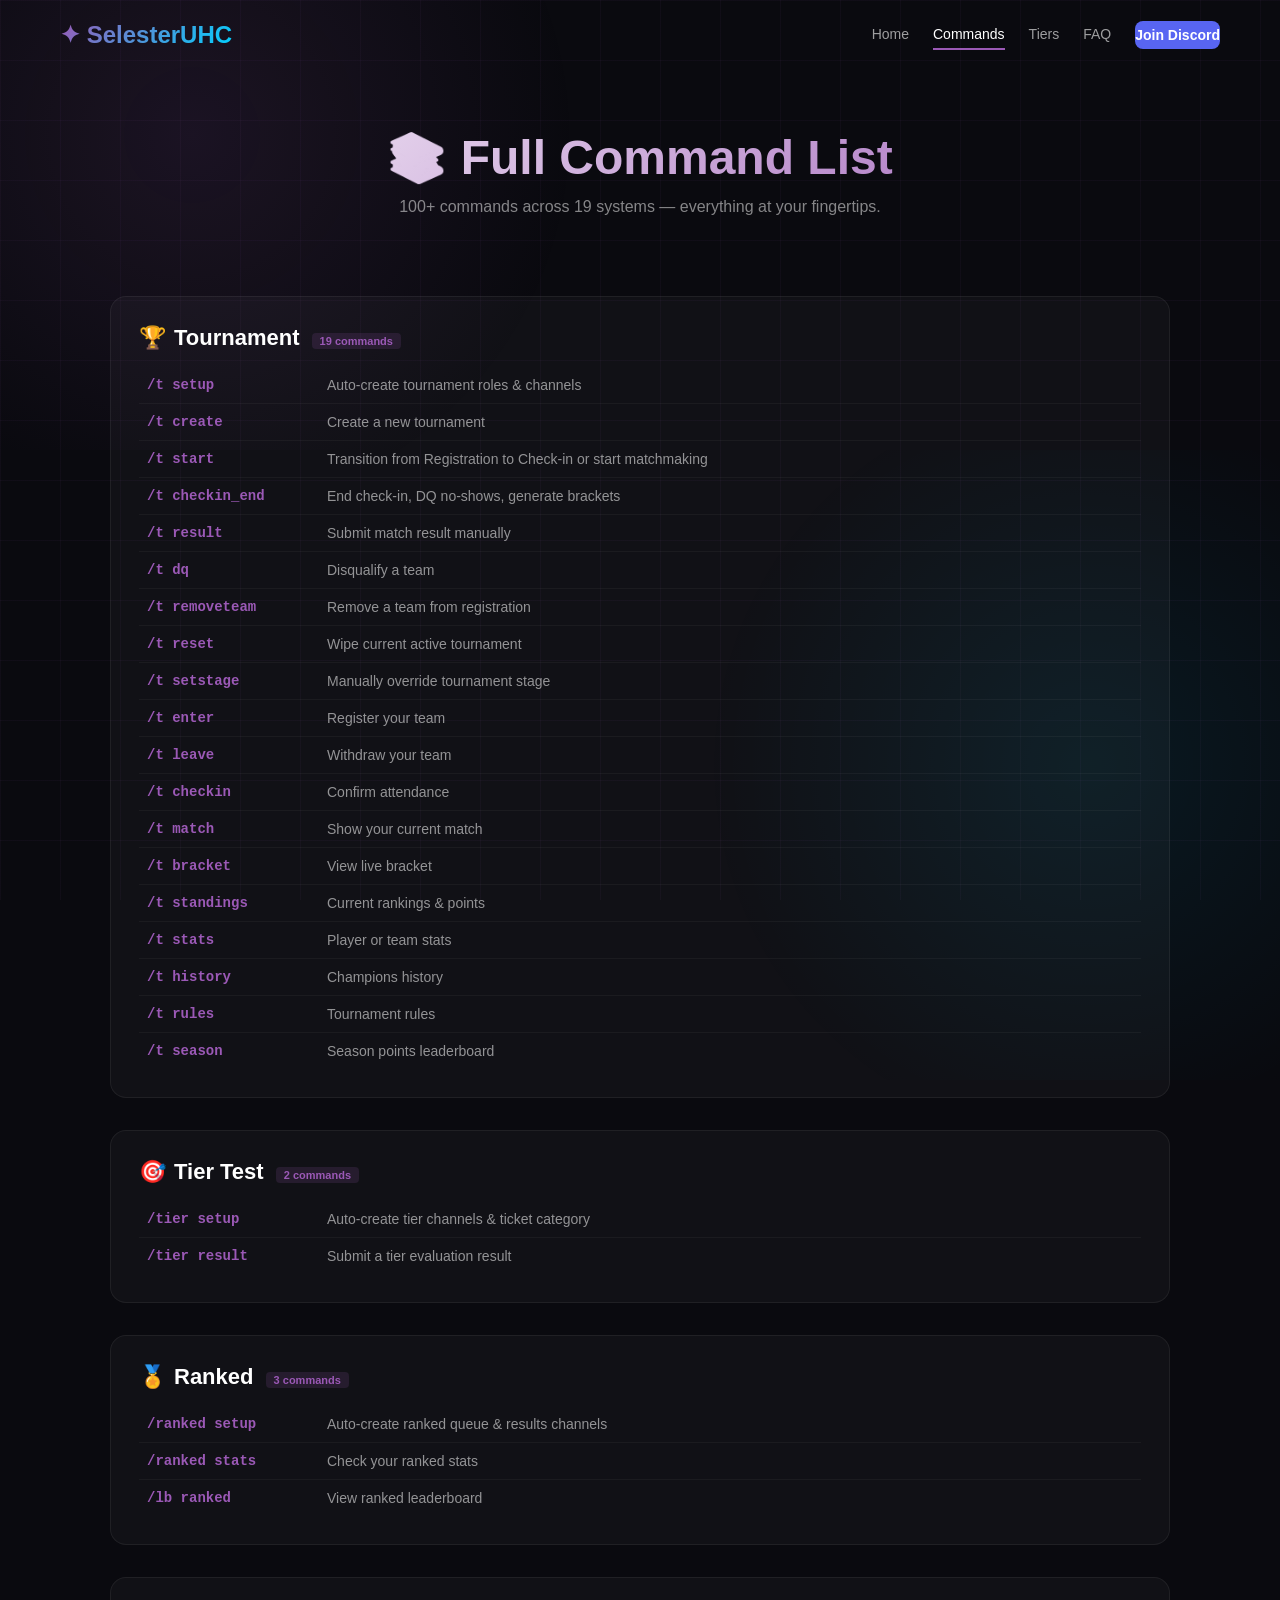
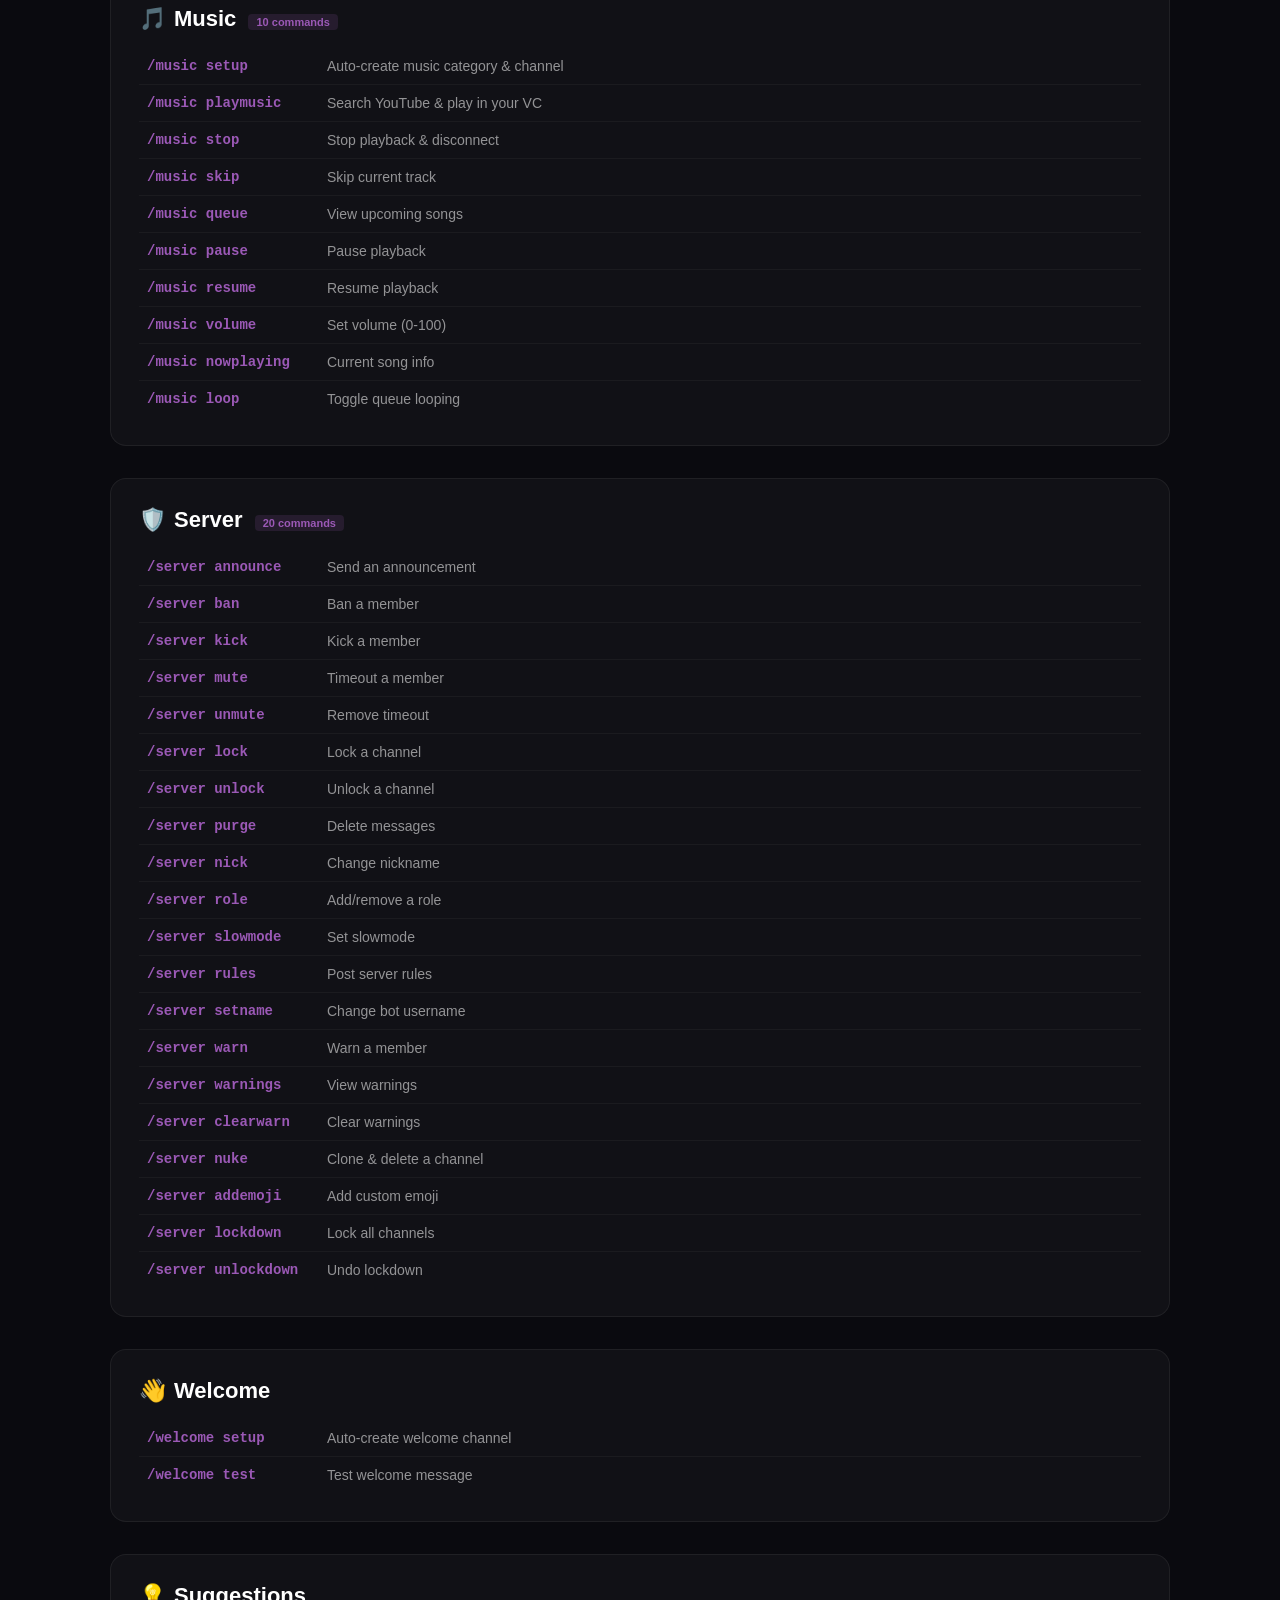
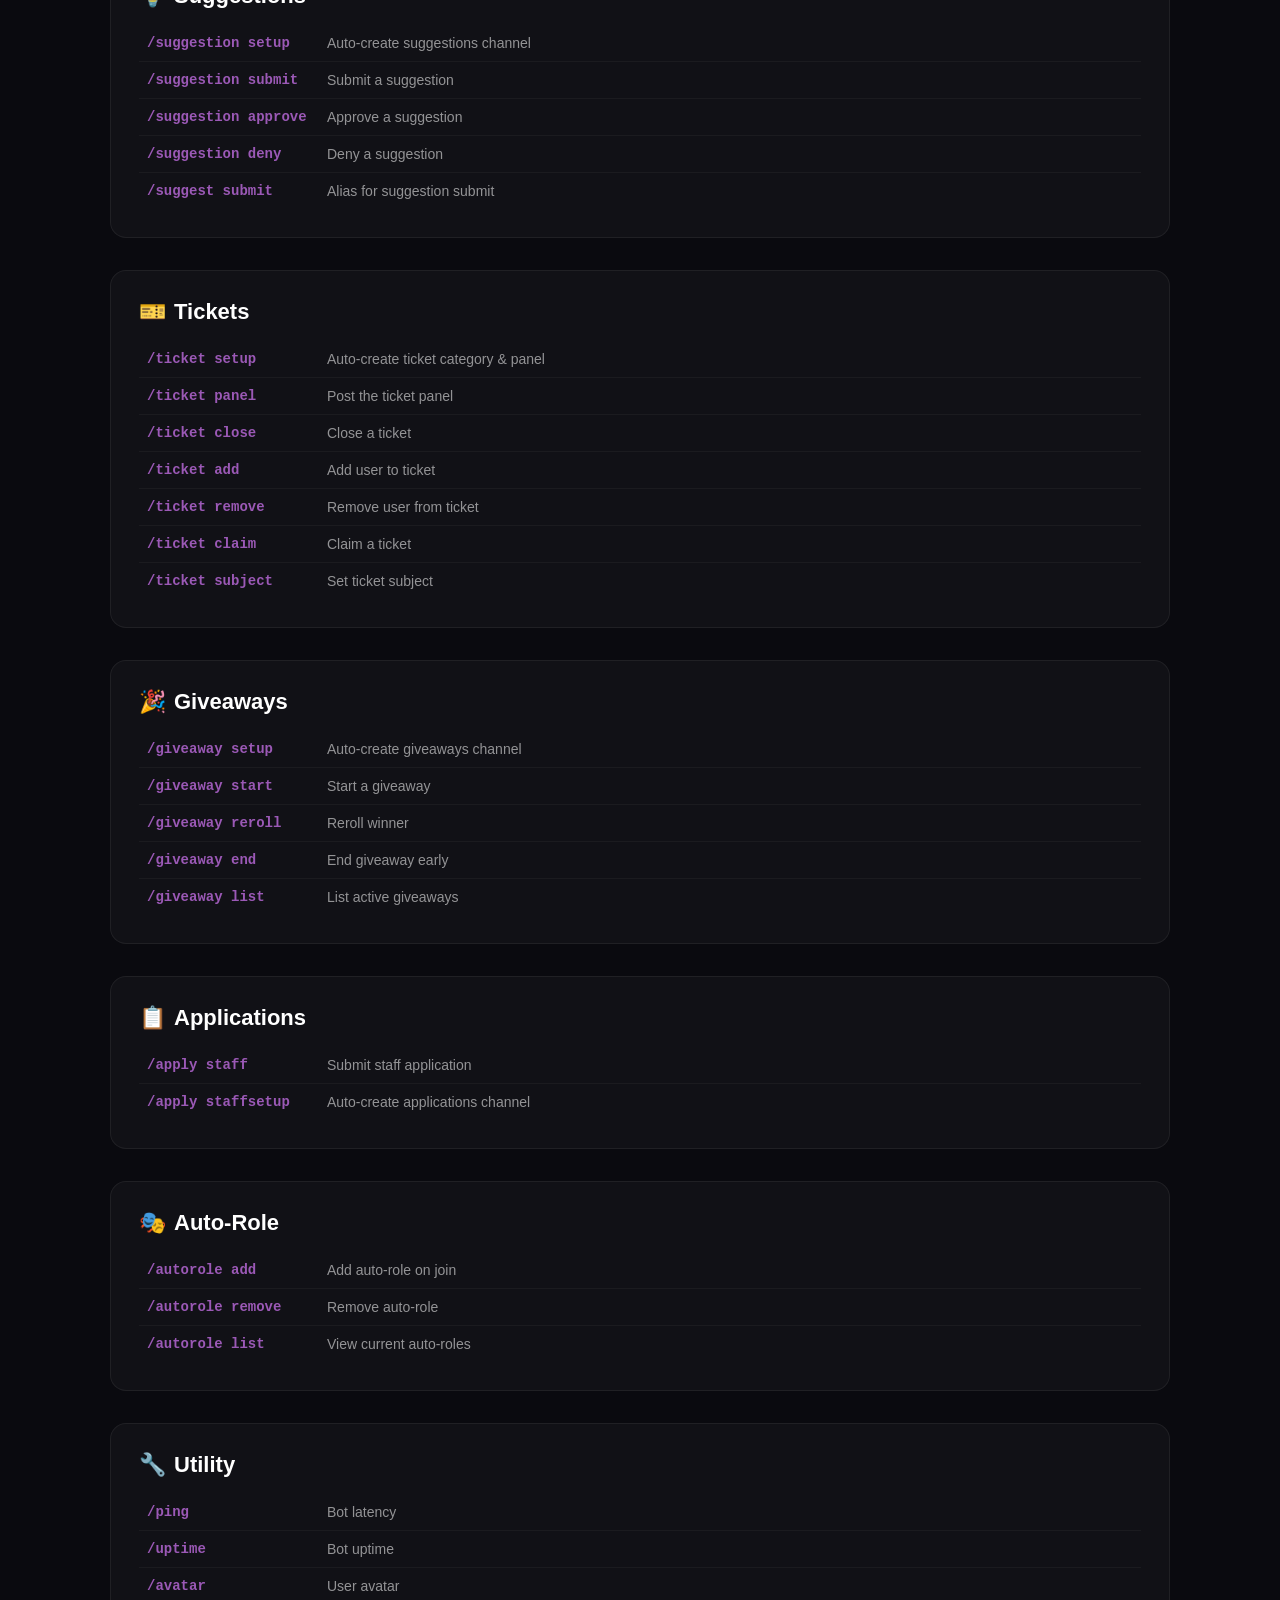
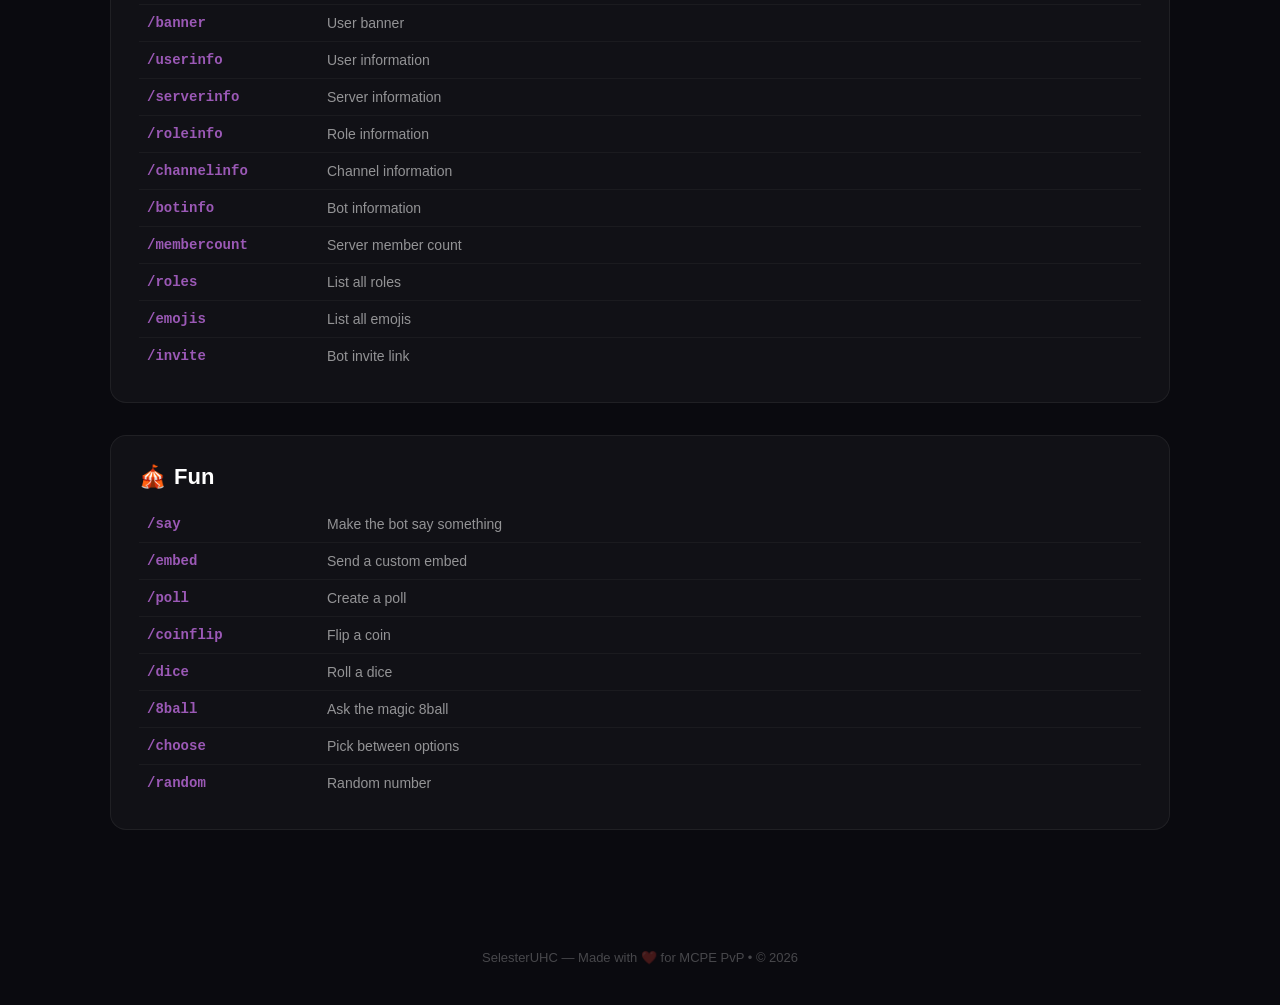
==== website/commands.html @ 0932b7c1 "init: Selester V3 Tournament Bot" ====
<!DOCTYPE html>
<html lang="en">
<head>
    <meta charset="UTF-8">
    <meta name="viewport" content="width=device-width, initial-scale=1.0">
    <title>Commands — SelesterUHC</title>
    <link rel="stylesheet" href="style.css">
    <style>
        .cmd-full { display: flex; flex-direction: column; gap: 32px; }
        .cmd-group { background: rgba(255,255,255,0.03); border: 1px solid rgba(255,255,255,0.06); border-radius: 16px; padding: 28px; }
        .cmd-group h2 { font-size: 22px; font-weight: 800; margin-bottom: 16px; }
        .cmd-group h2 span { margin-right: 8px; }
        .cmd-table { width: 100%; border-collapse: collapse; }
        .cmd-table tr { border-bottom: 1px solid rgba(255,255,255,0.04); }
        .cmd-table tr:last-child { border: none; }
        .cmd-table td { padding: 10px 8px; font-size: 14px; vertical-align: top; }
        .cmd-table td:first-child { color: #9B59B6; font-weight: 600; font-family: monospace; white-space: nowrap; width: 180px; }
        .cmd-table td:last-child { color: rgba(255,255,255,0.55); }
        .cmd-badge { font-size: 11px; background: rgba(155,89,182,0.15); color: #9B59B6; padding: 2px 8px; border-radius: 4px; margin-left: 6px; font-family: 'Segoe UI', sans-serif; }
    </style>
</head>
<body>
    <div class="bg-grid"></div>
    <div class="bg-glow"></div>
    <div class="bg-glow2"></div>

    <nav>
        <div class="logo">✦ SelesterUHC</div>
        <div class="nav-links">
            <a href="index.html">Home</a>
            <a href="commands.html" class="active">Commands</a>
            <a href="tiers.html">Tiers</a>
            <a href="faq.html">FAQ</a>
            <a class="btn-discord" href="#" id="discordLink" target="_blank">Join Discord</a>
        </div>
    </nav>

    <div class="page-header">
        <h1>📚 Full Command List</h1>
        <p>100+ commands across 19 systems — everything at your fingertips.</p>
    </div>

    <section>
        <div class="cmd-full">

            <div class="cmd-group">
                <h2><span>🏆</span>Tournament <span class="cmd-badge">19 commands</span></h2>
                <table class="cmd-table">
                    <tr><td>/t setup</td><td>Auto-create tournament roles & channels</td></tr>
                    <tr><td>/t create</td><td>Create a new tournament</td></tr>
                    <tr><td>/t start</td><td>Transition from Registration to Check-in or start matchmaking</td></tr>
                    <tr><td>/t checkin_end</td><td>End check-in, DQ no-shows, generate brackets</td></tr>
                    <tr><td>/t result</td><td>Submit match result manually</td></tr>
                    <tr><td>/t dq</td><td>Disqualify a team</td></tr>
                    <tr><td>/t removeteam</td><td>Remove a team from registration</td></tr>
                    <tr><td>/t reset</td><td>Wipe current active tournament</td></tr>
                    <tr><td>/t setstage</td><td>Manually override tournament stage</td></tr>
                    <tr><td>/t enter</td><td>Register your team</td></tr>
                    <tr><td>/t leave</td><td>Withdraw your team</td></tr>
                    <tr><td>/t checkin</td><td>Confirm attendance</td></tr>
                    <tr><td>/t match</td><td>Show your current match</td></tr>
                    <tr><td>/t bracket</td><td>View live bracket</td></tr>
                    <tr><td>/t standings</td><td>Current rankings & points</td></tr>
                    <tr><td>/t stats</td><td>Player or team stats</td></tr>
                    <tr><td>/t history</td><td>Champions history</td></tr>
                    <tr><td>/t rules</td><td>Tournament rules</td></tr>
                    <tr><td>/t season</td><td>Season points leaderboard</td></tr>
                </table>
            </div>

            <div class="cmd-group">
                <h2><span>🎯</span>Tier Test <span class="cmd-badge">2 commands</span></h2>
                <table class="cmd-table">
                    <tr><td>/tier setup</td><td>Auto-create tier channels & ticket category</td></tr>
                    <tr><td>/tier result</td><td>Submit a tier evaluation result</td></tr>
                </table>
            </div>

            <div class="cmd-group">
                <h2><span>🏅</span>Ranked <span class="cmd-badge">3 commands</span></h2>
                <table class="cmd-table">
                    <tr><td>/ranked setup</td><td>Auto-create ranked queue & results channels</td></tr>
                    <tr><td>/ranked stats</td><td>Check your ranked stats</td></tr>
                    <tr><td>/lb ranked</td><td>View ranked leaderboard</td></tr>
                </table>
            </div>

            <div class="cmd-group">
                <h2><span>🎵</span>Music <span class="cmd-badge">10 commands</span></h2>
                <table class="cmd-table">
                    <tr><td>/music setup</td><td>Auto-create music category & channel</td></tr>
                    <tr><td>/music playmusic</td><td>Search YouTube & play in your VC</td></tr>
                    <tr><td>/music stop</td><td>Stop playback & disconnect</td></tr>
                    <tr><td>/music skip</td><td>Skip current track</td></tr>
                    <tr><td>/music queue</td><td>View upcoming songs</td></tr>
                    <tr><td>/music pause</td><td>Pause playback</td></tr>
                    <tr><td>/music resume</td><td>Resume playback</td></tr>
                    <tr><td>/music volume</td><td>Set volume (0-100)</td></tr>
                    <tr><td>/music nowplaying</td><td>Current song info</td></tr>
                    <tr><td>/music loop</td><td>Toggle queue looping</td></tr>
                </table>
            </div>

            <div class="cmd-group">
                <h2><span>🛡️</span>Server <span class="cmd-badge">20 commands</span></h2>
                <table class="cmd-table">
                    <tr><td>/server announce</td><td>Send an announcement</td></tr>
                    <tr><td>/server ban</td><td>Ban a member</td></tr>
                    <tr><td>/server kick</td><td>Kick a member</td></tr>
                    <tr><td>/server mute</td><td>Timeout a member</td></tr>
                    <tr><td>/server unmute</td><td>Remove timeout</td></tr>
                    <tr><td>/server lock</td><td>Lock a channel</td></tr>
                    <tr><td>/server unlock</td><td>Unlock a channel</td></tr>
                    <tr><td>/server purge</td><td>Delete messages</td></tr>
                    <tr><td>/server nick</td><td>Change nickname</td></tr>
                    <tr><td>/server role</td><td>Add/remove a role</td></tr>
                    <tr><td>/server slowmode</td><td>Set slowmode</td></tr>
                    <tr><td>/server rules</td><td>Post server rules</td></tr>
                    <tr><td>/server setname</td><td>Change bot username</td></tr>
                    <tr><td>/server warn</td><td>Warn a member</td></tr>
                    <tr><td>/server warnings</td><td>View warnings</td></tr>
                    <tr><td>/server clearwarn</td><td>Clear warnings</td></tr>
                    <tr><td>/server nuke</td><td>Clone & delete a channel</td></tr>
                    <tr><td>/server addemoji</td><td>Add custom emoji</td></tr>
                    <tr><td>/server lockdown</td><td>Lock all channels</td></tr>
                    <tr><td>/server unlockdown</td><td>Undo lockdown</td></tr>
                </table>
            </div>

            <div class="cmd-group">
                <h2><span>👋</span>Welcome</h2>
                <table class="cmd-table">
                    <tr><td>/welcome setup</td><td>Auto-create welcome channel</td></tr>
                    <tr><td>/welcome test</td><td>Test welcome message</td></tr>
                </table>
            </div>

            <div class="cmd-group">
                <h2><span>💡</span>Suggestions</h2>
                <table class="cmd-table">
                    <tr><td>/suggestion setup</td><td>Auto-create suggestions channel</td></tr>
                    <tr><td>/suggestion submit</td><td>Submit a suggestion</td></tr>
                    <tr><td>/suggestion approve</td><td>Approve a suggestion</td></tr>
                    <tr><td>/suggestion deny</td><td>Deny a suggestion</td></tr>
                    <tr><td>/suggest submit</td><td>Alias for suggestion submit</td></tr>
                </table>
            </div>

            <div class="cmd-group">
                <h2><span>🎫</span>Tickets</h2>
                <table class="cmd-table">
                    <tr><td>/ticket setup</td><td>Auto-create ticket category & panel</td></tr>
                    <tr><td>/ticket panel</td><td>Post the ticket panel</td></tr>
                    <tr><td>/ticket close</td><td>Close a ticket</td></tr>
                    <tr><td>/ticket add</td><td>Add user to ticket</td></tr>
                    <tr><td>/ticket remove</td><td>Remove user from ticket</td></tr>
                    <tr><td>/ticket claim</td><td>Claim a ticket</td></tr>
                    <tr><td>/ticket subject</td><td>Set ticket subject</td></tr>
                </table>
            </div>

            <div class="cmd-group">
                <h2><span>🎉</span>Giveaways</h2>
                <table class="cmd-table">
                    <tr><td>/giveaway setup</td><td>Auto-create giveaways channel</td></tr>
                    <tr><td>/giveaway start</td><td>Start a giveaway</td></tr>
                    <tr><td>/giveaway reroll</td><td>Reroll winner</td></tr>
                    <tr><td>/giveaway end</td><td>End giveaway early</td></tr>
                    <tr><td>/giveaway list</td><td>List active giveaways</td></tr>
                </table>
            </div>

            <div class="cmd-group">
                <h2><span>📋</span>Applications</h2>
                <table class="cmd-table">
                    <tr><td>/apply staff</td><td>Submit staff application</td></tr>
                    <tr><td>/apply staffsetup</td><td>Auto-create applications channel</td></tr>
                </table>
            </div>

            <div class="cmd-group">
                <h2><span>🎭</span>Auto-Role</h2>
                <table class="cmd-table">
                    <tr><td>/autorole add</td><td>Add auto-role on join</td></tr>
                    <tr><td>/autorole remove</td><td>Remove auto-role</td></tr>
                    <tr><td>/autorole list</td><td>View current auto-roles</td></tr>
                </table>
            </div>

            <div class="cmd-group">
                <h2><span>🔧</span>Utility</h2>
                <table class="cmd-table">
                    <tr><td>/ping</td><td>Bot latency</td></tr>
                    <tr><td>/uptime</td><td>Bot uptime</td></tr>
                    <tr><td>/avatar</td><td>User avatar</td></tr>
                    <tr><td>/banner</td><td>User banner</td></tr>
                    <tr><td>/userinfo</td><td>User information</td></tr>
                    <tr><td>/serverinfo</td><td>Server information</td></tr>
                    <tr><td>/roleinfo</td><td>Role information</td></tr>
                    <tr><td>/channelinfo</td><td>Channel information</td></tr>
                    <tr><td>/botinfo</td><td>Bot information</td></tr>
                    <tr><td>/membercount</td><td>Server member count</td></tr>
                    <tr><td>/roles</td><td>List all roles</td></tr>
                    <tr><td>/emojis</td><td>List all emojis</td></tr>
                    <tr><td>/invite</td><td>Bot invite link</td></tr>
                </table>
            </div>

            <div class="cmd-group">
                <h2><span>🎪</span>Fun</h2>
                <table class="cmd-table">
                    <tr><td>/say</td><td>Make the bot say something</td></tr>
                    <tr><td>/embed</td><td>Send a custom embed</td></tr>
                    <tr><td>/poll</td><td>Create a poll</td></tr>
                    <tr><td>/coinflip</td><td>Flip a coin</td></tr>
                    <tr><td>/dice</td><td>Roll a dice</td></tr>
                    <tr><td>/8ball</td><td>Ask the magic 8ball</td></tr>
                    <tr><td>/choose</td><td>Pick between options</td></tr>
                    <tr><td>/random</td><td>Random number</td></tr>
                </table>
            </div>

        </div>
    </section>

    <footer>
        <p>SelesterUHC &mdash; Made with ❤️ for MCPE PvP &bull; &copy; 2026</p>
    </footer>

    <script>
        document.getElementById('discordLink')?.addEventListener('click', function(e) {
            e.preventDefault();
            alert('Set your Discord invite URL in the HTML!');
        });
    </script>
</body>
</html>
---- website/style.css ----
/* ===== SELESTERUHC BOT WEBSITE — SHARED STYLES ===== */
* { margin: 0; padding: 0; box-sizing: border-box; }
body {
    font-family: 'Segoe UI', 'Inter', sans-serif;
    background: #0a0a0f;
    color: #fff;
    overflow-x: hidden;
}
.bg-grid {
    position: fixed; top: 0; left: 0; width: 100%; height: 100%;
    background-image:
        linear-gradient(rgba(155, 89, 182, 0.05) 1px, transparent 1px),
        linear-gradient(90deg, rgba(155, 89, 182, 0.05) 1px, transparent 1px);
    background-size: 60px 60px; z-index: -2;
}
.bg-glow {
    position: fixed; top: -20%; left: -20%; width: 70%; height: 70%;
    background: radial-gradient(circle, rgba(155,89,182,0.12), transparent 70%);
    z-index: -1; animation: float 8s ease-in-out infinite;
}
.bg-glow2 {
    position: fixed; bottom: -20%; right: -20%; width: 70%; height: 70%;
    background: radial-gradient(circle, rgba(0,210,255,0.08), transparent 70%);
    z-index: -1; animation: float2 10s ease-in-out infinite;
}
@keyframes float {
    0%, 100% { transform: translate(0,0); }
    50% { transform: translate(60px,-40px); }
}
@keyframes float2 {
    0%, 100% { transform: translate(0,0); }
    50% { transform: translate(-50px,60px); }
}

nav {
    display: flex; justify-content: space-between; align-items: center;
    padding: 20px 60px; max-width: 1300px; margin: 0 auto;
}
.logo {
    font-size: 24px; font-weight: 900;
    background: linear-gradient(135deg, #9B59B6, #00D2FF);
    -webkit-background-clip: text; -webkit-text-fill-color: transparent;
}
.nav-links { display: flex; gap: 24px; align-items: center; }
.nav-links a {
    color: rgba(255,255,255,0.6); text-decoration: none;
    font-size: 14px; font-weight: 500; transition: 0.3s; padding: 6px 0;
    border-bottom: 2px solid transparent;
}
.nav-links a:hover, .nav-links a.active { color: #fff; border-bottom-color: #9B59B6; }
.btn-discord {
    background: #5865F2; color: #fff !important; padding: 8px 20px;
    border-radius: 8px; font-weight: 600 !important; border-bottom: none !important;
}
.btn-discord:hover { background: #4752C4 !important; }

.page-header {
    text-align: center; padding: 60px 20px 40px;
}
.page-header h1 {
    font-size: 48px; font-weight: 900;
    background: linear-gradient(135deg, #fff, #9B59B6);
    -webkit-background-clip: text; -webkit-text-fill-color: transparent;
}
.page-header p { color: rgba(255,255,255,0.5); margin-top: 12px; font-size: 16px; }

section { max-width: 1100px; margin: 0 auto; padding: 40px 20px 80px; }

footer {
    text-align: center; padding: 40px 20px;
    color: rgba(255,255,255,0.25); font-size: 13px;
}
::-webkit-scrollbar { width: 8px; }
::-webkit-scrollbar-track { background: #0a0a0f; }
::-webkit-scrollbar-thumb { background: #9B59B6; border-radius: 4px; }

@media (max-width: 768px) {
    nav { padding: 16px 20px; flex-direction: column; gap: 12px; }
    .nav-links { flex-wrap: wrap; justify-content: center; }
    .page-header h1 { font-size: 32px; }
}
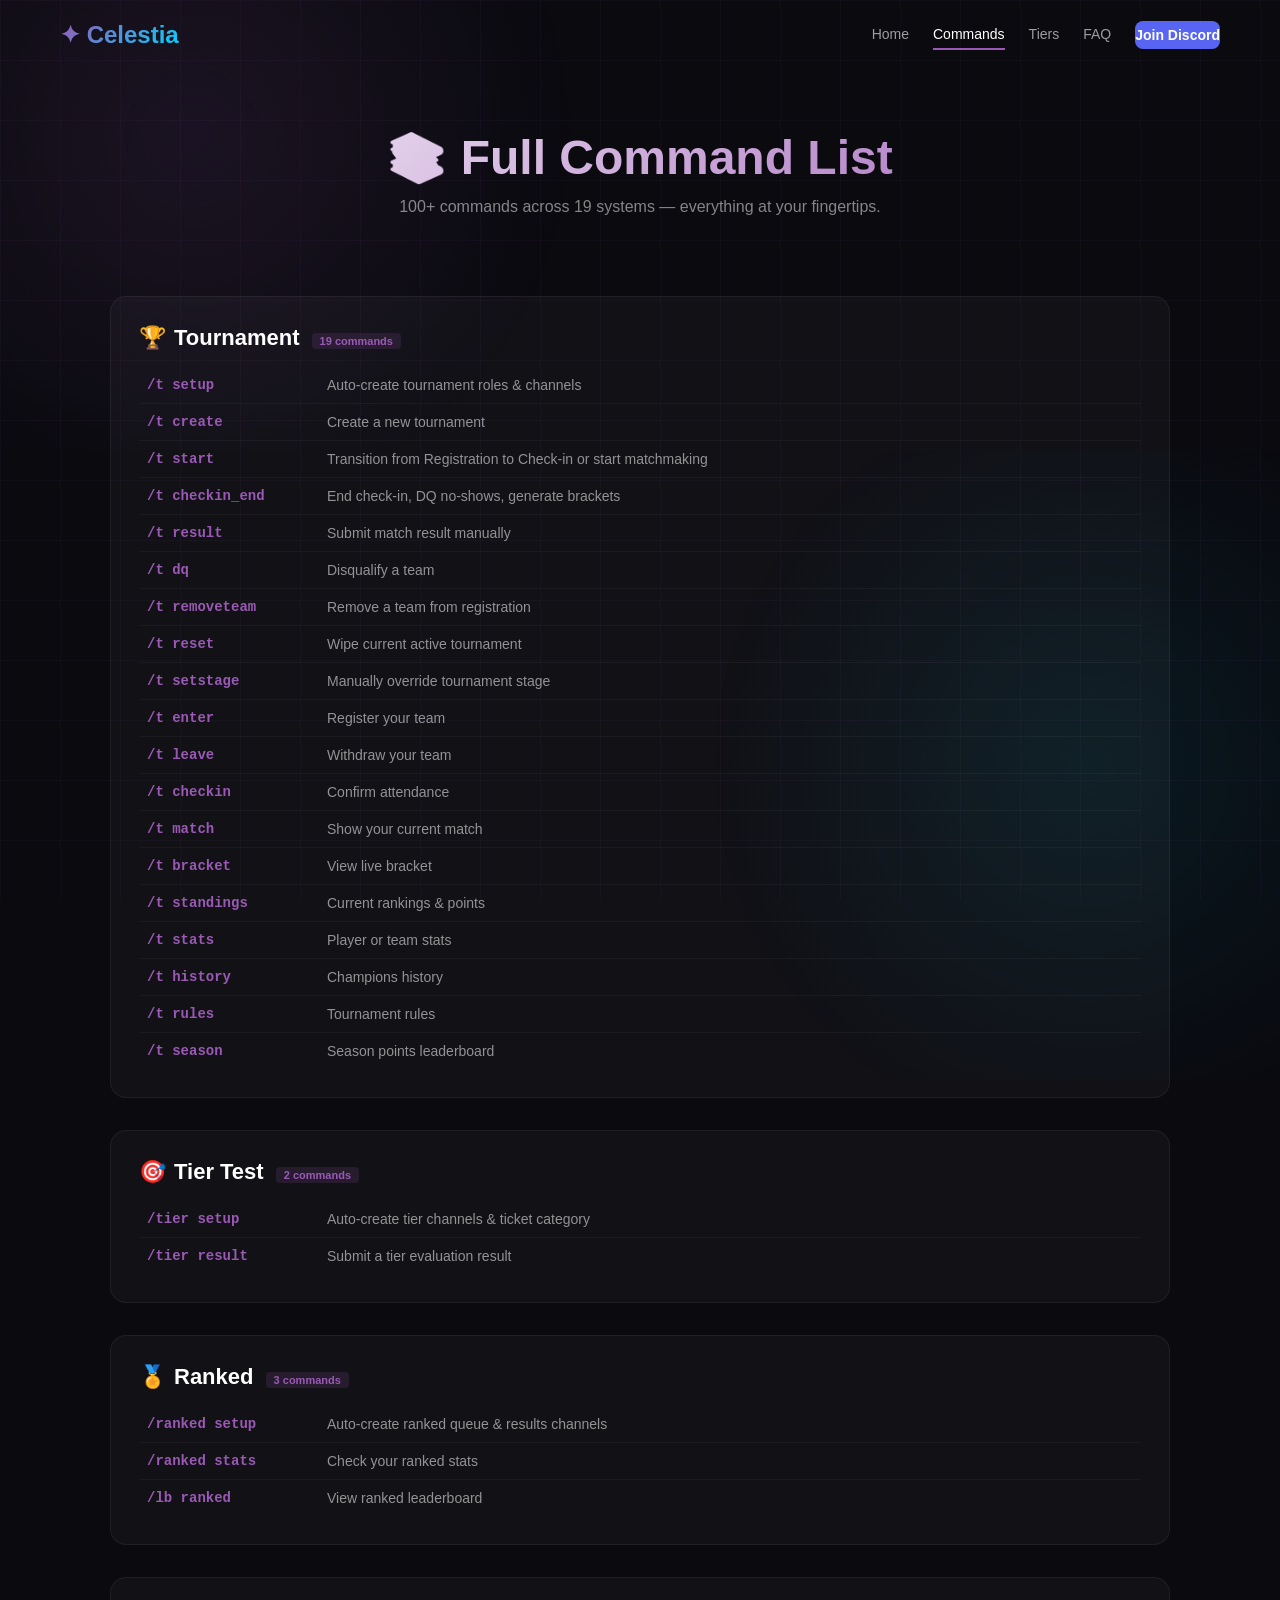
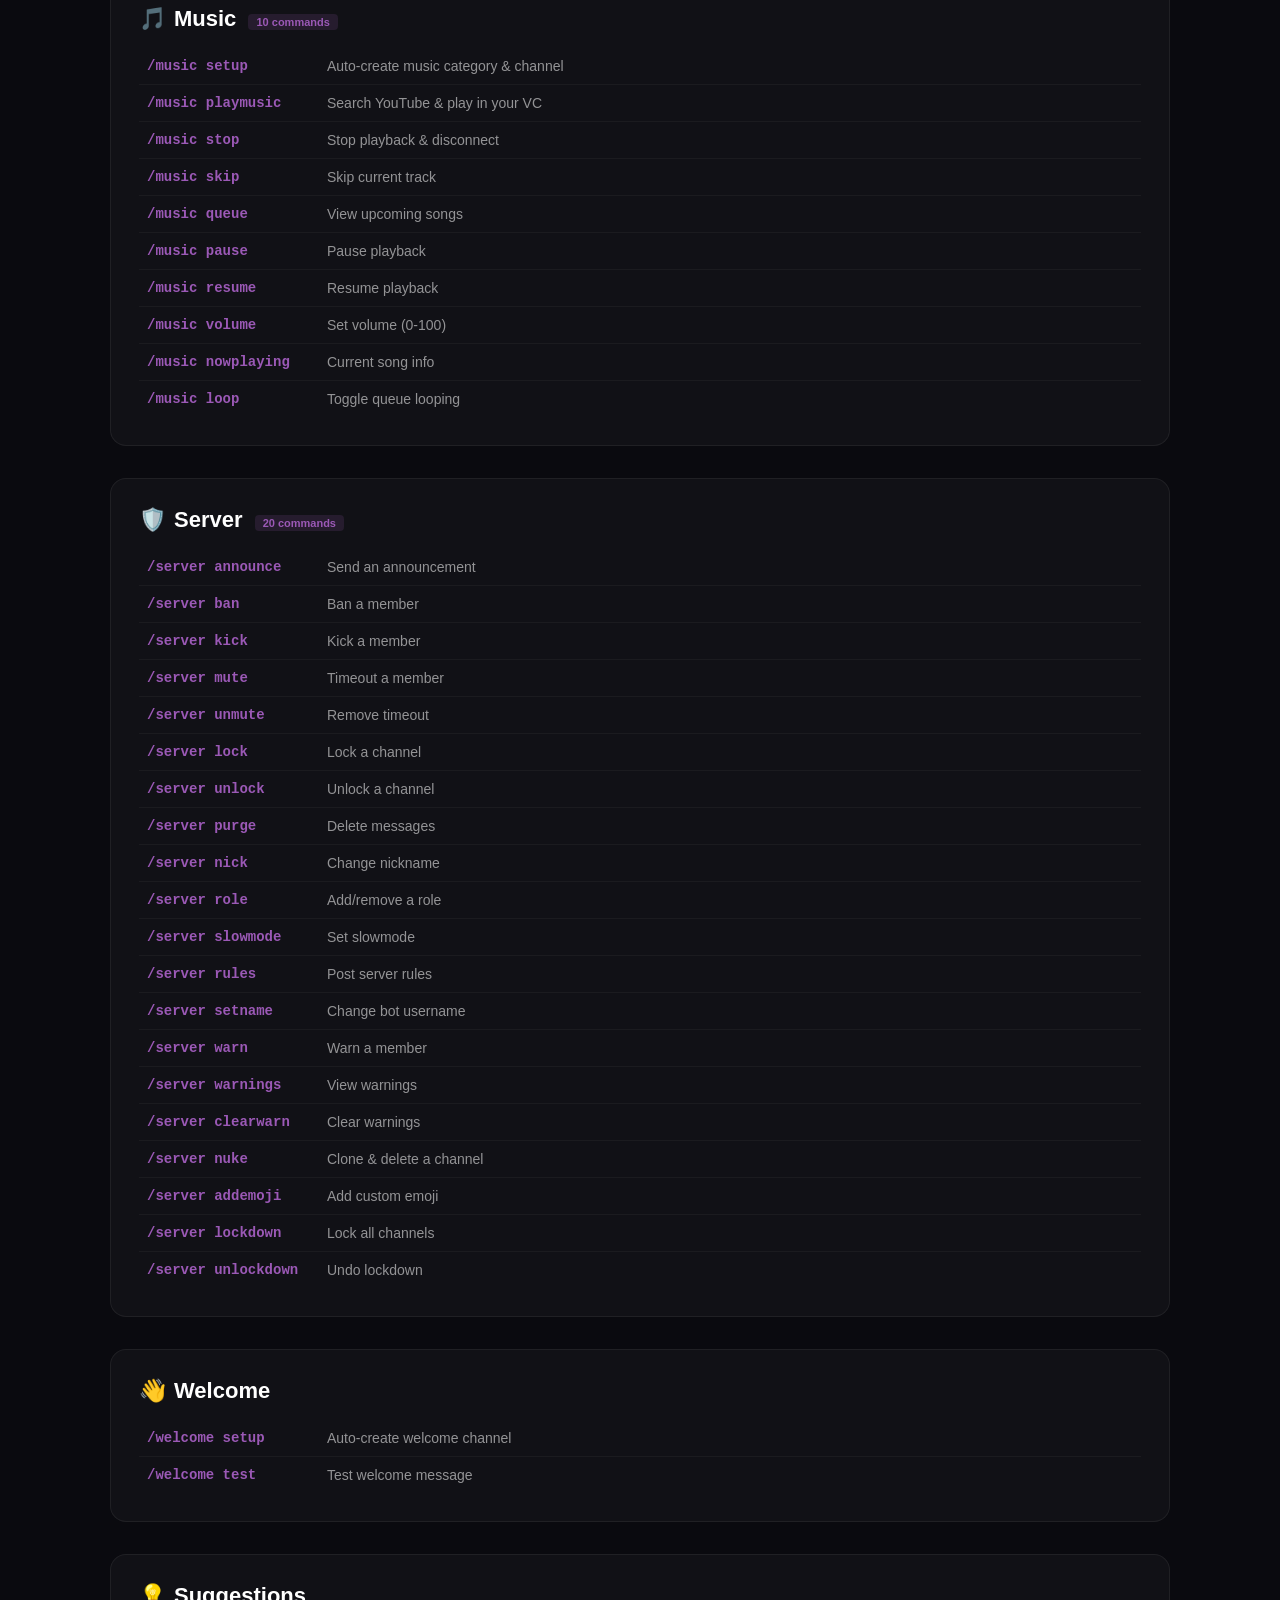
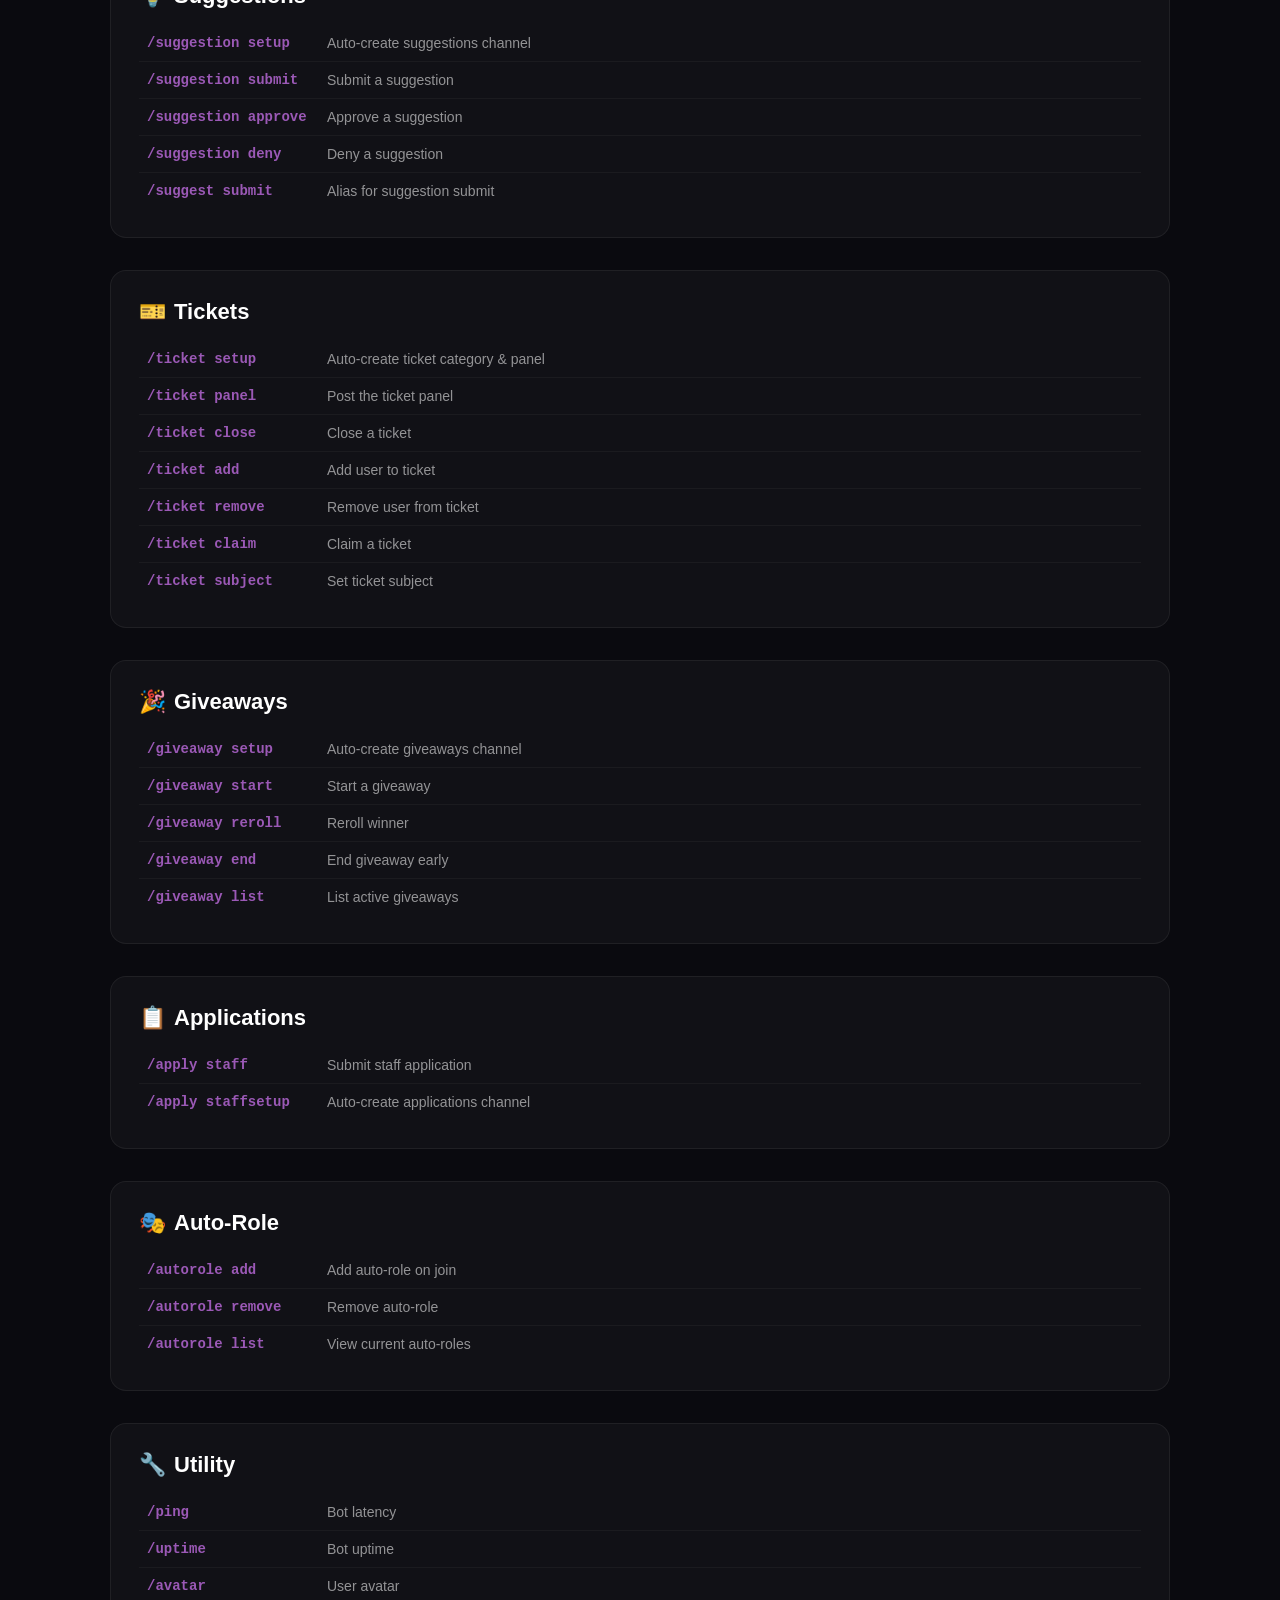
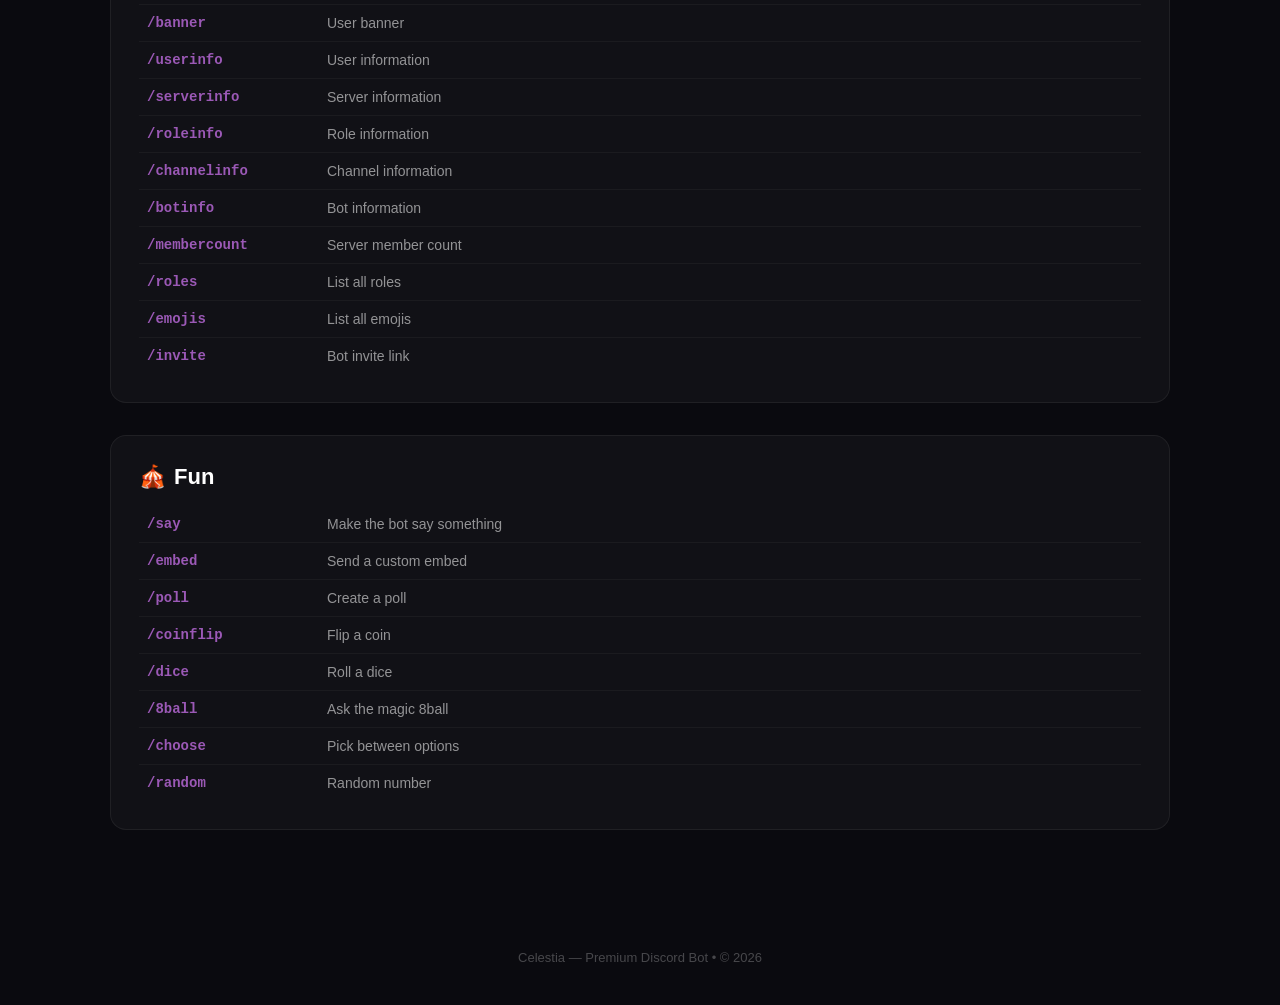
==== commit 9edf6d3d: "rebrand: Selester -> Celestia, remove chapri footers, clean premium style" ====
--- a/website/commands.html
+++ b/website/commands.html
@@ -3,7 +3,7 @@
 <head>
     <meta charset="UTF-8">
     <meta name="viewport" content="width=device-width, initial-scale=1.0">
-    <title>Commands — SelesterUHC</title>
+    <title>Commands — Celestia</title>
     <link rel="stylesheet" href="style.css">
     <style>
         .cmd-full { display: flex; flex-direction: column; gap: 32px; }
@@ -25,7 +25,7 @@
     <div class="bg-glow2"></div>
 
     <nav>
-        <div class="logo">✦ SelesterUHC</div>
+        <div class="logo">✦ Celestia</div>
         <div class="nav-links">
             <a href="index.html">Home</a>
             <a href="commands.html" class="active">Commands</a>
@@ -224,7 +224,7 @@
     </section>
 
     <footer>
-        <p>SelesterUHC &mdash; Made with ❤️ for MCPE PvP &bull; &copy; 2026</p>
+        <p>Celestia &mdash; Premium Discord Bot &bull; &copy; 2026</p>
     </footer>
 
     <script>
--- a/website/style.css
+++ b/website/style.css
@@ -1,4 +1,4 @@
-/* ===== SELESTERUHC BOT WEBSITE — SHARED STYLES ===== */
+/* ===== CELESTIA BOT WEBSITE — SHARED STYLES ===== */
 * { margin: 0; padding: 0; box-sizing: border-box; }
 body {
     font-family: 'Segoe UI', 'Inter', sans-serif;
